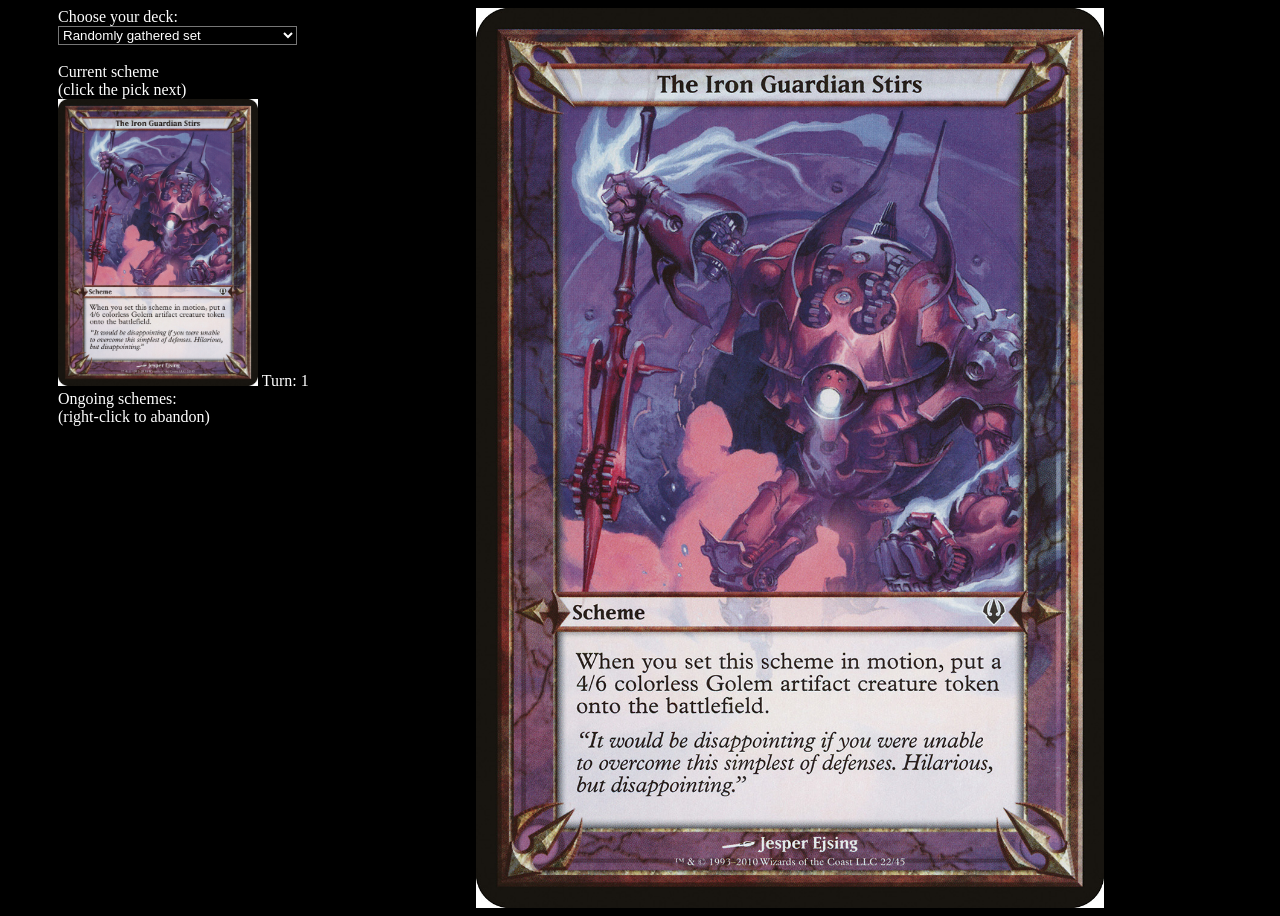
==== index.html @ 725ab9db "adjust for github pages" ====
<!DOCTYPE html>
<html lang="en">

<head>
    <meta charset="UTF-8">
    <meta http-equiv="X-UA-Compatible" content="IE=edge">
    <meta name="viewport" content="width=device-width, initial-scale=1.0">
    <title>Magic: The Gathering Archenemy</title>
    <link rel="icon" href="favicon.ico" type="image/x-icon" />
    <script src="index.js"></script>
</head>

<body onload="deckCall(1)" style="background-color: black; ">
    <!-- <table>
        <td>
            <tr>
                <label style="color: white;">Choose your deck:</label>
            </tr>
        </td>
    </table> -->
    <div style="display: flex; ;">
        <div style="margin-left:50px;">
            <label style="color: white;">Choose your deck:</label>
            <br>
            <select name="" id="ses" style="background-color: black; color: white; " onchange="deckCall(value);">
                <option style="color: white;" value="1">Randomly gathered set</option>
                <option style="color: white;" value="2">Assemble the Doomsday Machine</option>
                <option style="color: white;" value="3">Bring About the Undead Apocalypse</option>
                <option style="color: white;" value="4">Scorch the World with Dragonfire</option>
                <option style="color: white;" value="5">Trample Civilization Underfoot</option>
                <option style="color: white;" value="6">_Peter's Drown Them Into the Abyss</option>
            </select>
            <br>
            <br>
            <label style="color: white;">Current scheme</label>
            <br>
            <label style="color: white;">(click the pick next)</label>
            <br>
            <img onclick="imageClicked()" id="img1" width="200px">
            <label id="countShow" style="color: white;">Turn: 1</label>
            <br>
            <label style="color: white;">Ongoing schemes:</label>
            <br>
            <label style="color: white;">(right-click to abandon)</label>
            <br>
            <div style="position:absolute; z-index:1; top:500px;">
                <img value="0" onclick="ongoingImageClicked()" width="200px"  id="img2">
            </div>
            <div  style="position:absolute; z-index:2; top:540px; ">
                <img value="1" onclick="ongoingImageClicked()" width="200px" id="img4">
            </div>
            <div   style="position:absolute; z-index:3; top:580px; ">
                <img value="2" onclick="ongoingImageClicked()" width="200px" id="img5">
            </div>
            <br>
        </div>

        <div style="margin: auto; display: grid; height: 100%;">
            <img style="max-width: 100%; max-height: 100vh;" id="img3">
        </div>
    </div>


</body>

</html>
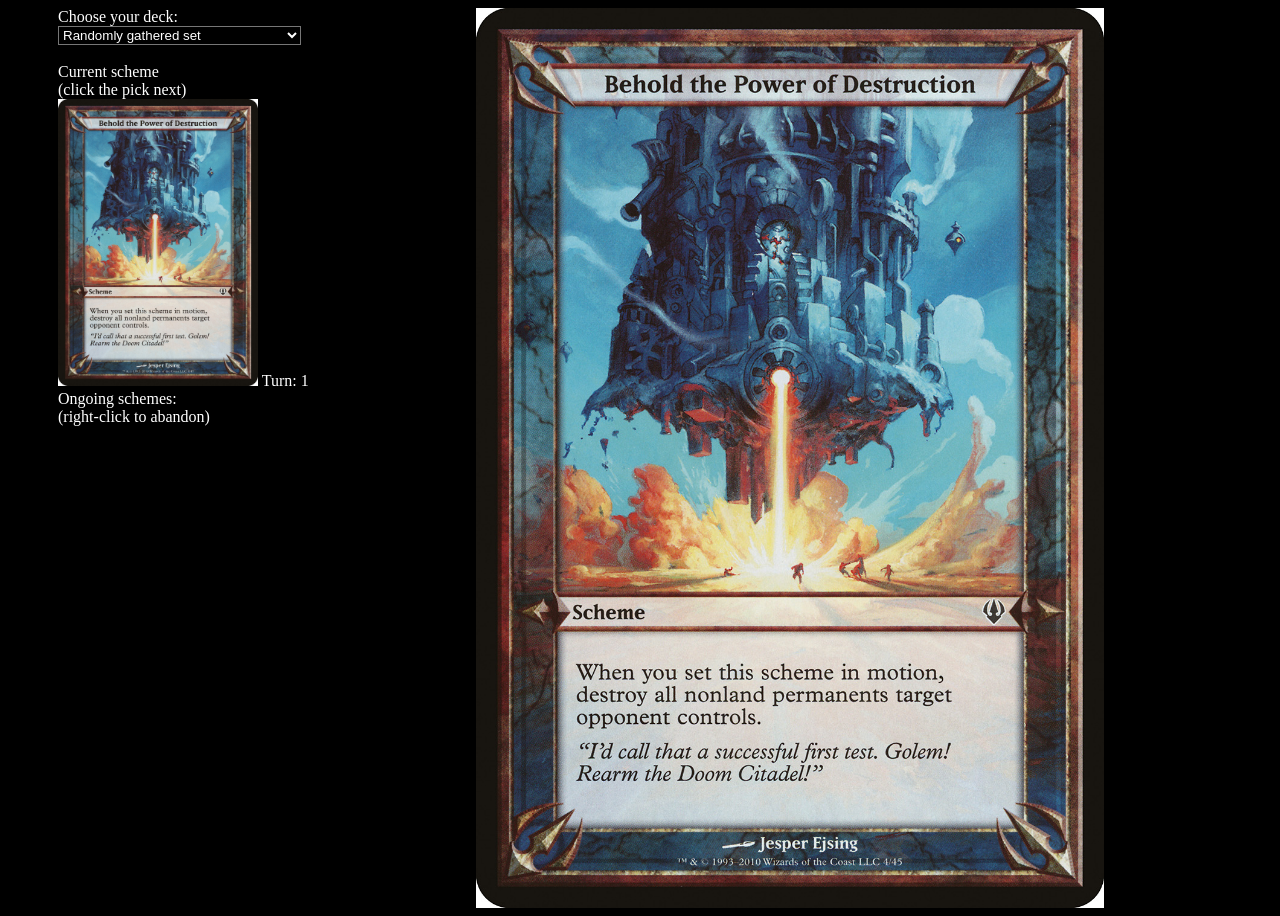
==== commit 466fa1a9: "nerdeyse finished" ====
--- a/index.html
+++ b/index.html
@@ -28,7 +28,7 @@
                 <option style="color: white;" value="3">Bring About the Undead Apocalypse</option>
                 <option style="color: white;" value="4">Scorch the World with Dragonfire</option>
                 <option style="color: white;" value="5">Trample Civilization Underfoot</option>
-                <option style="color: white;" value="6">_Peter's Drown Them Into the Abyss</option>
+                <option style="color: white;" value="6">Kenan's Magneficent Awesome Deck </option>
             </select>
             <br>
             <br>
@@ -36,7 +36,7 @@
             <br>
             <label style="color: white;">(click the pick next)</label>
             <br>
-            <img onclick="imageClicked()" id="img1" width="200px">
+            <img onmouseover="mouseOver('smlPic')" onclick="imageClicked()" id="smlPic" width="200px">
             <label id="countShow" style="color: white;">Turn: 1</label>
             <br>
             <label style="color: white;">Ongoing schemes:</label>
@@ -44,19 +44,19 @@
             <label style="color: white;">(right-click to abandon)</label>
             <br>
             <div style="position:absolute; z-index:1; top:500px;">
-                <img value="0" onclick="ongoingImageClicked()" width="200px"  id="img2">
+                <img onmousedown="mouseDown();" onmouseover="mouseOver('img1')" value="0"  width="200px"  id="img1">
             </div>
             <div  style="position:absolute; z-index:2; top:540px; ">
-                <img value="1" onclick="ongoingImageClicked()" width="200px" id="img4">
+                <img onmousedown="mouseDown();" onmouseover="mouseOver('img2')" value="1"  width="200px" id="img2">
             </div>
             <div   style="position:absolute; z-index:3; top:580px; ">
-                <img value="2" onclick="ongoingImageClicked()" width="200px" id="img5">
+                <img onmousedown="mouseDown();" onmouseover="mouseOver('img3')" value="2"  width="200px" id="img3">
             </div>
             <br>
         </div>
 
         <div style="margin: auto; display: grid; height: 100%;">
-            <img style="max-width: 100%; max-height: 100vh;" id="img3">
+            <img style="max-width: 100%; max-height: 100vh;" id="bigPic">
         </div>
     </div>
 
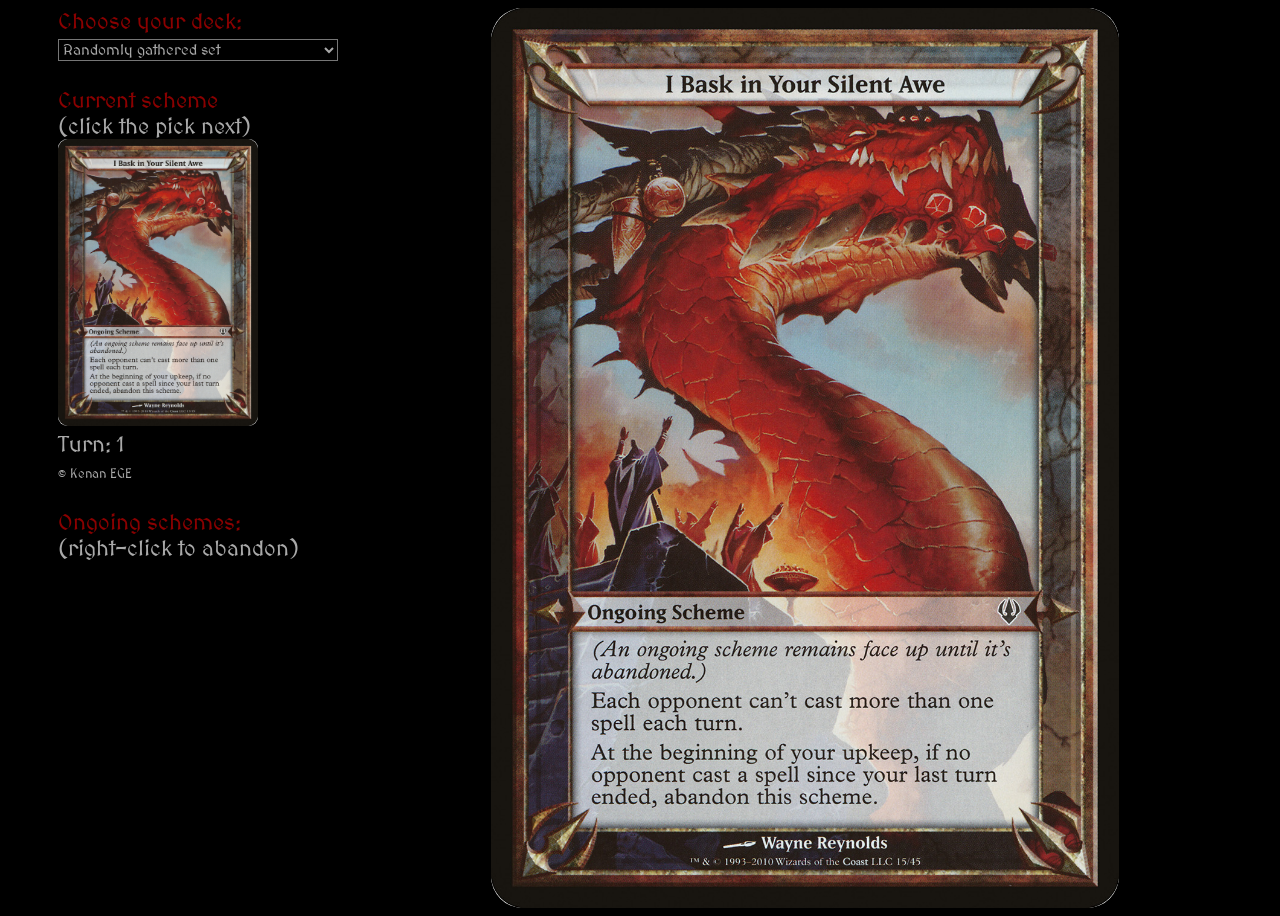
==== commit f8f76d6e: "changes" ====
--- a/index.html
+++ b/index.html
@@ -7,58 +7,76 @@
     <meta name="viewport" content="width=device-width, initial-scale=1.0">
     <title>Magic: The Gathering Archenemy</title>
     <link rel="icon" href="favicon.ico" type="image/x-icon" />
-    <script src="index.js"></script>
+    <script src="javascript/archenemey.js"></script>
+    <link href='https://fonts.googleapis.com/css?family=MedievalSharp' rel='stylesheet'>
+    <style>
+        body, option, select 
+        {
+            font-family: 'MedievalSharp';font-size: 22px;
+        }
+
+        option, select 
+        {
+            font-family: 'MedievalSharp';font-size: 15px;
+        }
+
+        #img1, #img2, #img3, #smlPic
+        {
+            border-radius: 0.73vw; 
+        }  
+    </style>
+
 </head>
 
-<body onload="deckCall(1)" style="background-color: black; ">
-    <!-- <table>
-        <td>
-            <tr>
-                <label style="color: white;">Choose your deck:</label>
-            </tr>
-        </td>
-    </table> -->
+<body oncontextmenu="return false;" onload="deckCall(1)" style="background-color: black;">
     <div style="display: flex; ;">
         <div style="margin-left:50px;">
-            <label style="color: white;">Choose your deck:</label>
+            <label style="color: darkred; ">Choose your deck:</label>
             <br>
-            <select name="" id="ses" style="background-color: black; color: white; " onchange="deckCall(value);">
-                <option style="color: white;" value="1">Randomly gathered set</option>
-                <option style="color: white;" value="2">Assemble the Doomsday Machine</option>
-                <option style="color: white;" value="3">Bring About the Undead Apocalypse</option>
-                <option style="color: white;" value="4">Scorch the World with Dragonfire</option>
-                <option style="color: white;" value="5">Trample Civilization Underfoot</option>
-                <option style="color: white;" value="6">Kenan's Magneficent Awesome Deck </option>
+            <select name="" id="ses" style="background-color: black; color: darkgray;" onchange="deckCall(value);">
+                <option style="color: darkgray;" value="1">Randomly gathered set</option>
+                <option style="color: darkgray;" value="2">Assemble the Doomsday Machine</option>
+                <option style="color: darkgray;" value="3">Bring About the Undead Apocalypse</option>
+                <option style="color: darkgray;" value="4">Scorch the World with Dragonfire</option>
+                <option style="color: darkgray;" value="5">Trample Civilization Underfoot</option>
+                <option style="color: darkgray;" value="6">Kenan's Magneficent Awesome Deck </option>
+                <option style="color: darkgray;" value="7">Kenan's Avarage(Not Awesome) Deck </option>
             </select>
             <br>
             <br>
-            <label style="color: white;">Current scheme</label>
+            <label style="color: darkred;">Current scheme</label>
             <br>
-            <label style="color: white;">(click the pick next)</label>
+            <label style="color: darkgray;">(click the pick next)</label>
             <br>
             <img onmouseover="mouseOver('smlPic')" onclick="imageClicked()" id="smlPic" width="200px">
-            <label id="countShow" style="color: white;">Turn: 1</label>
             <br>
-            <label style="color: white;">Ongoing schemes:</label>
+            <label id="countShow" style="color: darkgray;">Turn: 1</label>
             <br>
-            <label style="color: white;">(right-click to abandon)</label>
+            <label style="color: darkgray; font-size: 13px !important">&copy; Kenan EGE</label>
+            <br><br>
+            <label style="color: darkred;">Ongoing schemes:</label>
             <br>
-            <div style="position:absolute; z-index:1; top:500px;">
-                <img onmousedown="mouseDown();" onmouseover="mouseOver('img1')" value="0"  width="200px"  id="img1">
+            <label style="color: darkgray;">(right-click to abandon)</label>
+            <br>
+            <div style="position:absolute; z-index:1; top:555px;">
+                <img  oncontextmenu="pushOngoingToArray();" onmouseover="mouseOver('img1')" value="0"  width="200px"  id="img1">
             </div>
-            <div  style="position:absolute; z-index:2; top:540px; ">
-                <img onmousedown="mouseDown();" onmouseover="mouseOver('img2')" value="1"  width="200px" id="img2">
+            <div  style="position:absolute; z-index:2; top:605px; ">
+                <img oncontextmenu="pushOngoingToArray();" onmouseover="mouseOver('img2')" value="1"  width="200px" id="img2">
             </div>
-            <div   style="position:absolute; z-index:3; top:580px; ">
-                <img onmousedown="mouseDown();" onmouseover="mouseOver('img3')" value="2"  width="200px" id="img3">
+            <div   style="position:absolute; z-index:3; top:655px; ">
+                <img oncontextmenu="pushOngoingToArray();" onmouseover="mouseOver('img3')" value="2"  width="200px" id="img3">
             </div>
             <br>
+
         </div>
 
-        <div style="margin: auto; display: grid; height: 100%;">
-            <img style="max-width: 100%; max-height: 100vh;" id="bigPic">
+        <div style="margin: auto; display: grid; height: 100%; ">
+            <img style="max-width: 100%; max-height: 100vh; border-radius: 2.5vw;" id="bigPic">
+
         </div>
     </div>
+
 
 
 </body>
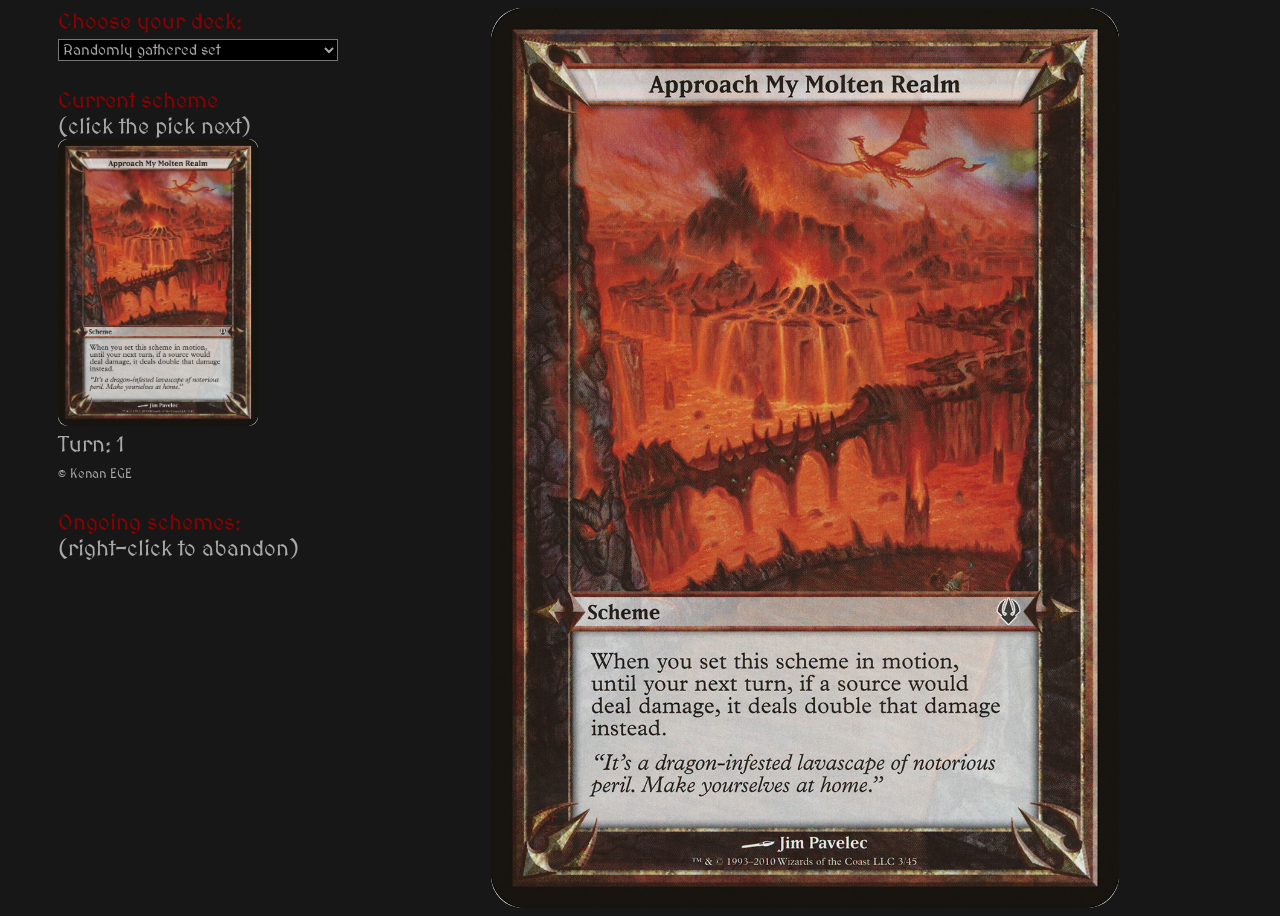
==== commit 830736c2: "added ssome cards" ====
--- a/index.html
+++ b/index.html
@@ -28,7 +28,7 @@
 
 </head>
 
-<body oncontextmenu="return false;" onload="deckCall(1)" style="background-color: black;">
+<body oncontextmenu="return false;" onload="deckCall(1)" style="background-color: #171717;">
     <div style="display: flex; ;">
         <div style="margin-left:50px;">
             <label style="color: darkred; ">Choose your deck:</label>
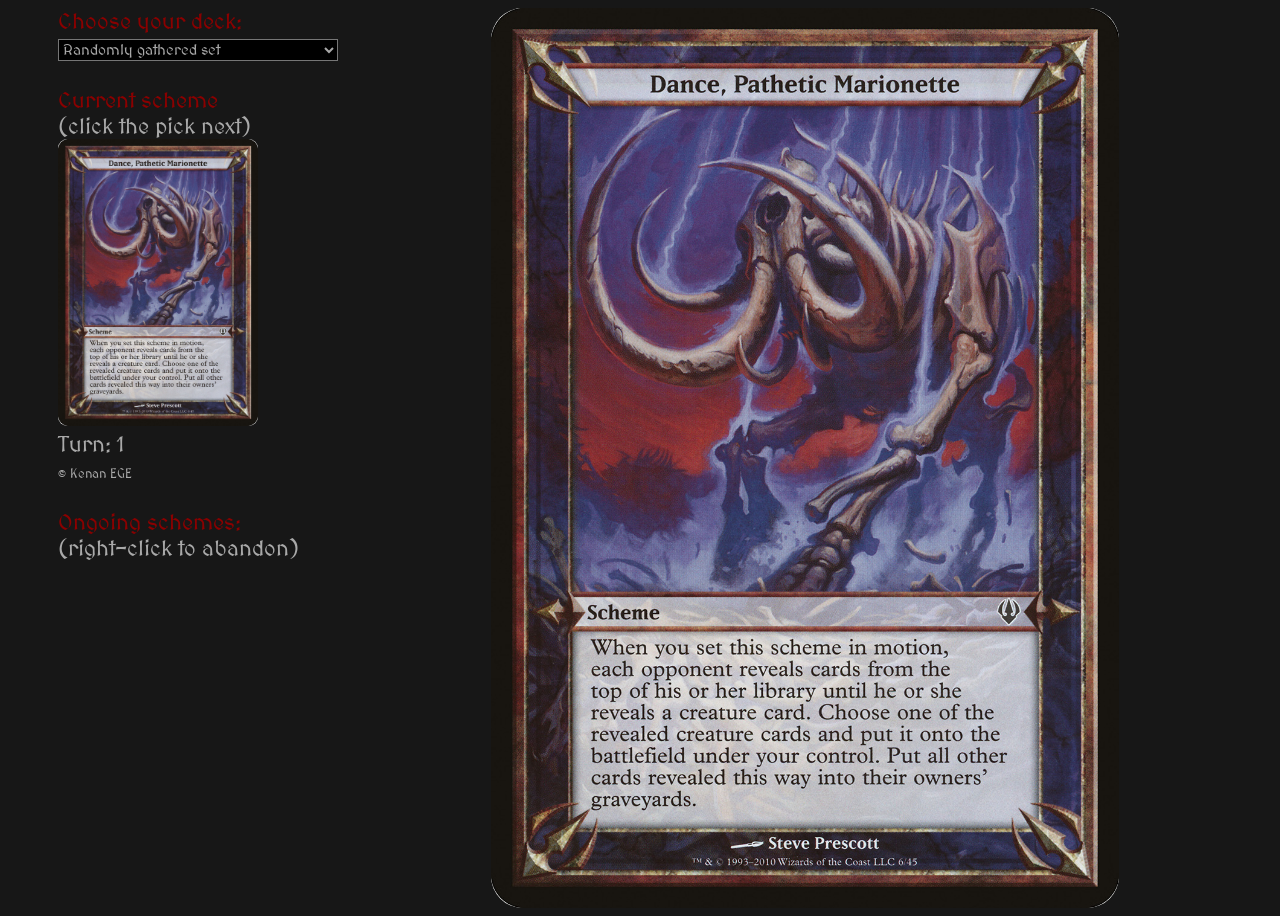
==== commit 36b60d9b: "some changes and screenshots" ====
--- a/index.html
+++ b/index.html
@@ -29,7 +29,7 @@
 </head>
 
 <body oncontextmenu="return false;" onload="deckCall(1)" style="background-color: #171717;">
-    <div style="display: flex; ;">
+    <div style="display: flex;">
         <div style="margin-left:50px;">
             <label style="color: darkred; ">Choose your deck:</label>
             <br>
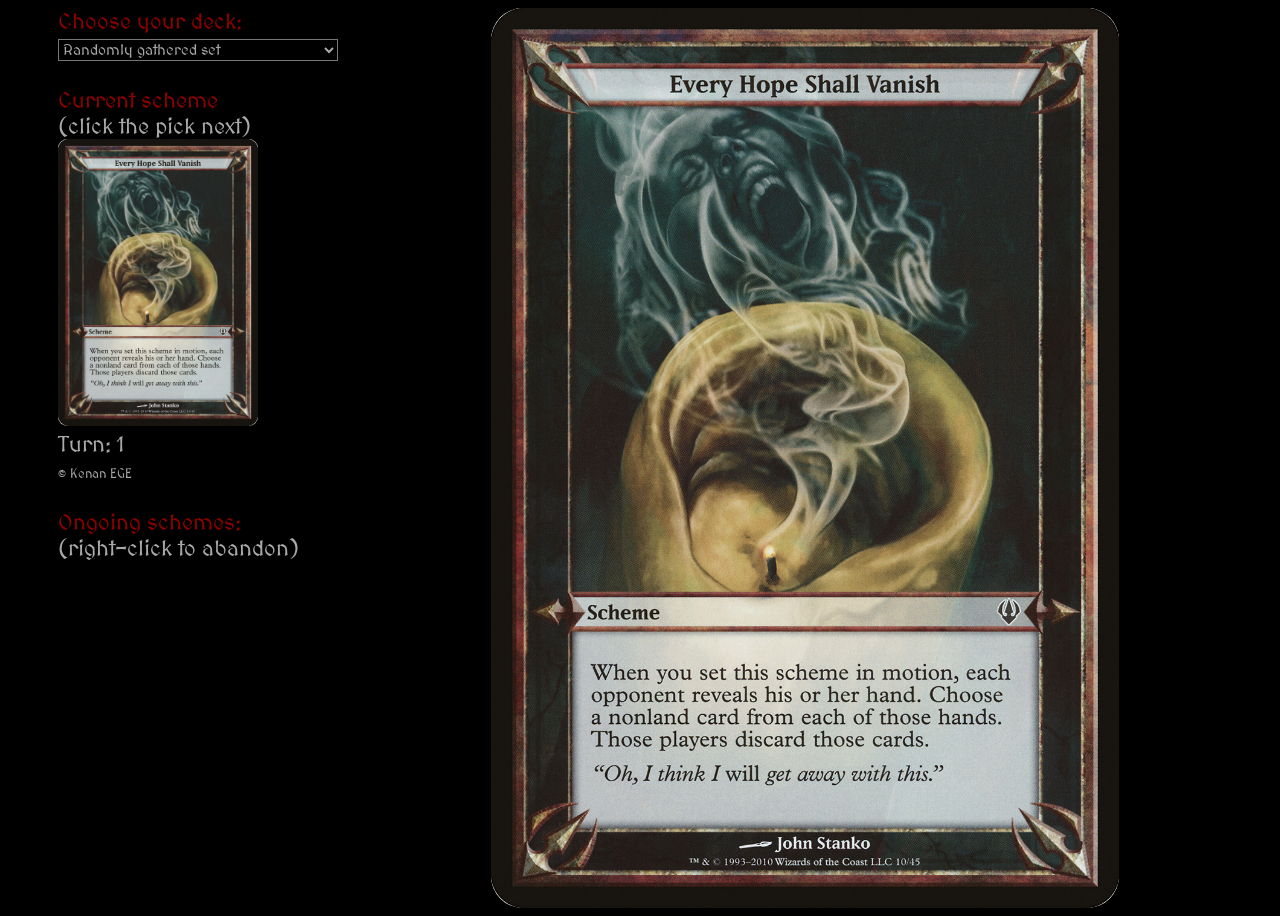
==== commit dd63095c: "Reorder and Cleanup" ====
--- a/index.html
+++ b/index.html
@@ -6,74 +6,56 @@
     <meta http-equiv="X-UA-Compatible" content="IE=edge">
     <meta name="viewport" content="width=device-width, initial-scale=1.0">
     <title>Magic: The Gathering Archenemy</title>
-    <link rel="icon" href="favicon.ico" type="image/x-icon" />
-    <script src="javascript/archenemey.js"></script>
-    <link href='https://fonts.googleapis.com/css?family=MedievalSharp' rel='stylesheet'>
-    <style>
-        body, option, select 
-        {
-            font-family: 'MedievalSharp';font-size: 22px;
-        }
-
-        option, select 
-        {
-            font-family: 'MedievalSharp';font-size: 15px;
-        }
-
-        #img1, #img2, #img3, #smlPic
-        {
-            border-radius: 0.73vw; 
-        }  
-    </style>
-
+    <link rel="icon" href="images/favicon.ico" type="image/x-icon" />
+    <script src="javascript/archenemy.js"></script>
+    <link href="css/archenemy.css" type="text/css" rel="stylesheet"/>
+    <link href='https://fonts.googleapis.com/css?family=MedievalSharp' rel='stylesheet'>   
 </head>
 
-<body oncontextmenu="return false;" onload="deckCall(1)" style="background-color: #171717;">
-    <div style="display: flex;">
-        <div style="margin-left:50px;">
-            <label style="color: darkred; ">Choose your deck:</label>
+<body oncontextmenu="return false;" onload="deckCall(1)" >
+    <div id="outterDiv">
+        <div id="innerLeftDiv">
+            <label class="redLabel">Choose your deck:</label>
             <br>
-            <select name="" id="ses" style="background-color: black; color: darkgray;" onchange="deckCall(value);">
-                <option style="color: darkgray;" value="1">Randomly gathered set</option>
-                <option style="color: darkgray;" value="2">Assemble the Doomsday Machine</option>
-                <option style="color: darkgray;" value="3">Bring About the Undead Apocalypse</option>
-                <option style="color: darkgray;" value="4">Scorch the World with Dragonfire</option>
-                <option style="color: darkgray;" value="5">Trample Civilization Underfoot</option>
-                <option style="color: darkgray;" value="6">Kenan's Magneficent Awesome Deck </option>
-                <option style="color: darkgray;" value="7">Kenan's Avarage(Not Awesome) Deck </option>
+            <select id="ses" onchange="deckCall(value);">
+                <option value="1">Randomly gathered set</option>
+                <option value="2">Assemble the Doomsday Machine</option>
+                <option value="3">Bring About the Undead Apocalypse</option>
+                <option value="4">Scorch the World with Dragonfire</option>
+                <option value="5">Trample Civilization Underfoot</option>
+                <option value="6">Kenan's Magneficent Awesome Deck </option>
+                <option value="7">Kenan's Avarage(Not Awesome) Deck </option>
             </select>
+            <br><br>
+            <label class="redLabel">Current scheme</label>
             <br>
-            <br>
-            <label style="color: darkred;">Current scheme</label>
-            <br>
-            <label style="color: darkgray;">(click the pick next)</label>
+            <label class="whiteLabel">(click the pick next)</label>
             <br>
             <img onmouseover="mouseOver('smlPic')" onclick="imageClicked()" id="smlPic" width="200px">
             <br>
-            <label id="countShow" style="color: darkgray;">Turn: 1</label>
+            <label id="countShow" class="whiteLabel">Turn: 1</label>
             <br>
-            <label style="color: darkgray; font-size: 13px !important">&copy; Kenan EGE</label>
+            <label id="kenan" class="whiteLabel">&copy; Kenan EGE</label>
             <br><br>
-            <label style="color: darkred;">Ongoing schemes:</label>
+            <label class="redLabel">Ongoing schemes:</label>
             <br>
-            <label style="color: darkgray;">(right-click to abandon)</label>
+            <label class="whiteLabel">(right-click to abandon)</label>
             <br>
-            <div style="position:absolute; z-index:1; top:555px;">
+            <div id="d_img1">
                 <img  oncontextmenu="pushOngoingToArray();" onmouseover="mouseOver('img1')" value="0"  width="200px"  id="img1">
             </div>
-            <div  style="position:absolute; z-index:2; top:605px; ">
+            <div id="d_img2">
                 <img oncontextmenu="pushOngoingToArray();" onmouseover="mouseOver('img2')" value="1"  width="200px" id="img2">
             </div>
-            <div   style="position:absolute; z-index:3; top:655px; ">
+            <div id="d_img3">
                 <img oncontextmenu="pushOngoingToArray();" onmouseover="mouseOver('img3')" value="2"  width="200px" id="img3">
             </div>
             <br>
 
         </div>
 
-        <div style="margin: auto; display: grid; height: 100%; ">
-            <img style="max-width: 100%; max-height: 100vh; border-radius: 2.5vw;" id="bigPic">
-
+        <div id="innerRightDiv">
+            <img id="bigPic">
         </div>
     </div>
 
--- a/css/archenemy.css
+++ b/css/archenemy.css
@@ -0,0 +1,78 @@
+body, option, select 
+{
+    font-family: 'MedievalSharp';font-size: 22px;
+    background-color: #171717;
+    background-color: black;
+    color: darkgray;
+}
+
+option, select 
+{
+    font-family: 'MedievalSharp';
+    font-size: 15px;
+}
+
+.redLabel
+{
+    color: darkred;
+}
+
+.whiteLabel
+{
+    color: darkgray;
+}
+
+#d_img1, #d_img2, #d_img3
+{
+    position:absolute; 
+}
+
+#d_img1
+{
+    z-index:1; 
+    top:555px;
+}
+#d_img2
+{
+    z-index:2; 
+    top:605px;
+}
+#d_img3
+{
+    z-index:3; 
+    top:655px;
+}
+
+#img1, #img2, #img3, #smlPic
+{
+    border-radius: 0.73vw; 
+}
+
+#outterDiv
+{
+    display: flex;
+}
+
+#innerLeftDiv
+{
+    margin-left:50px;
+}
+
+#innerRightDiv
+{
+    margin: auto; 
+    display: grid; 
+    height: 100%; 
+}
+
+#bigPic
+{
+    max-width: 100%; 
+    max-height: 100vh; 
+    border-radius: 2.5vw;
+}
+
+#kenan
+{
+    font-size: 13px !important;
+}
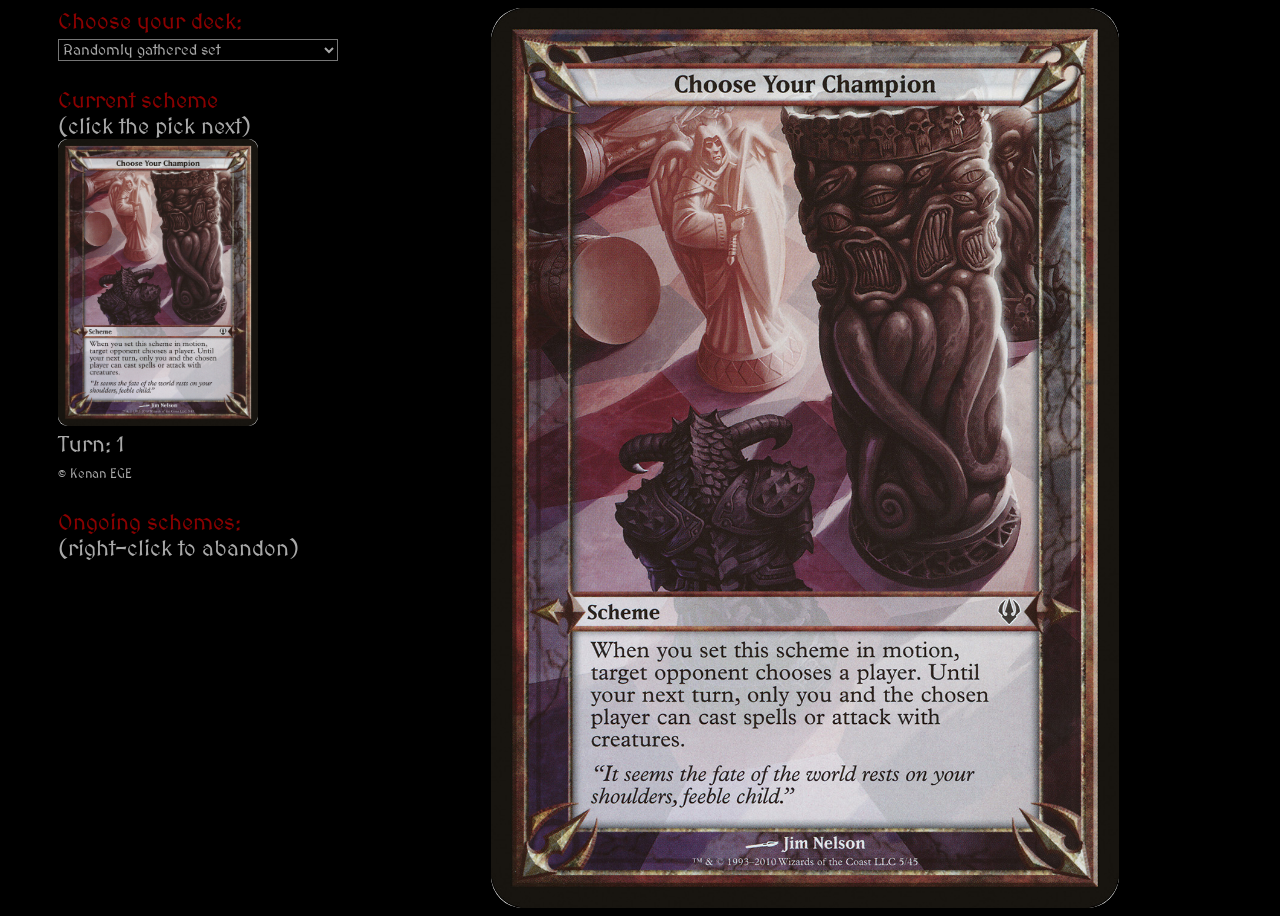
==== commit 1c23a091: "Update and Fix" ====
--- a/index.html
+++ b/index.html
@@ -7,8 +7,8 @@
     <meta name="viewport" content="width=device-width, initial-scale=1.0">
     <title>Magic: The Gathering Archenemy</title>
     <link rel="icon" href="images/favicon.ico" type="image/x-icon" />
-    <script src="javascript/archenemy.js"></script>
-    <link href="css/archenemy.css" type="text/css" rel="stylesheet"/>
+    <script src="javascript/index.js"></script>
+    <link href="css/index.css" type="text/css" rel="stylesheet"/>
     <link href='https://fonts.googleapis.com/css?family=MedievalSharp' rel='stylesheet'>   
 </head>
 
--- a/css/index.css
+++ b/css/index.css
@@ -0,0 +1,78 @@
+body, option, select 
+{
+    font-family: 'MedievalSharp';font-size: 22px;
+    background-color: #171717;
+    background-color: black;
+    color: darkgray;
+}
+
+option, select 
+{
+    font-family: 'MedievalSharp';
+    font-size: 15px;
+}
+
+.redLabel
+{
+    color: darkred;
+}
+
+.whiteLabel
+{
+    color: darkgray;
+}
+
+#d_img1, #d_img2, #d_img3
+{
+    position:absolute; 
+}
+
+#d_img1
+{
+    z-index:1; 
+    top:555px;
+}
+#d_img2
+{
+    z-index:2; 
+    top:605px;
+}
+#d_img3
+{
+    z-index:3; 
+    top:655px;
+}
+
+#img1, #img2, #img3, #smlPic
+{
+    border-radius: 0.73vw; 
+}
+
+#outterDiv
+{
+    display: flex;
+}
+
+#innerLeftDiv
+{
+    margin-left:50px;
+}
+
+#innerRightDiv
+{
+    margin: auto; 
+    display: grid; 
+    height: 100%; 
+}
+
+#bigPic
+{
+    max-width: 100%; 
+    max-height: 100vh; 
+    border-radius: 2.5vw;
+}
+
+#kenan
+{
+    font-size: 13px !important;
+}
